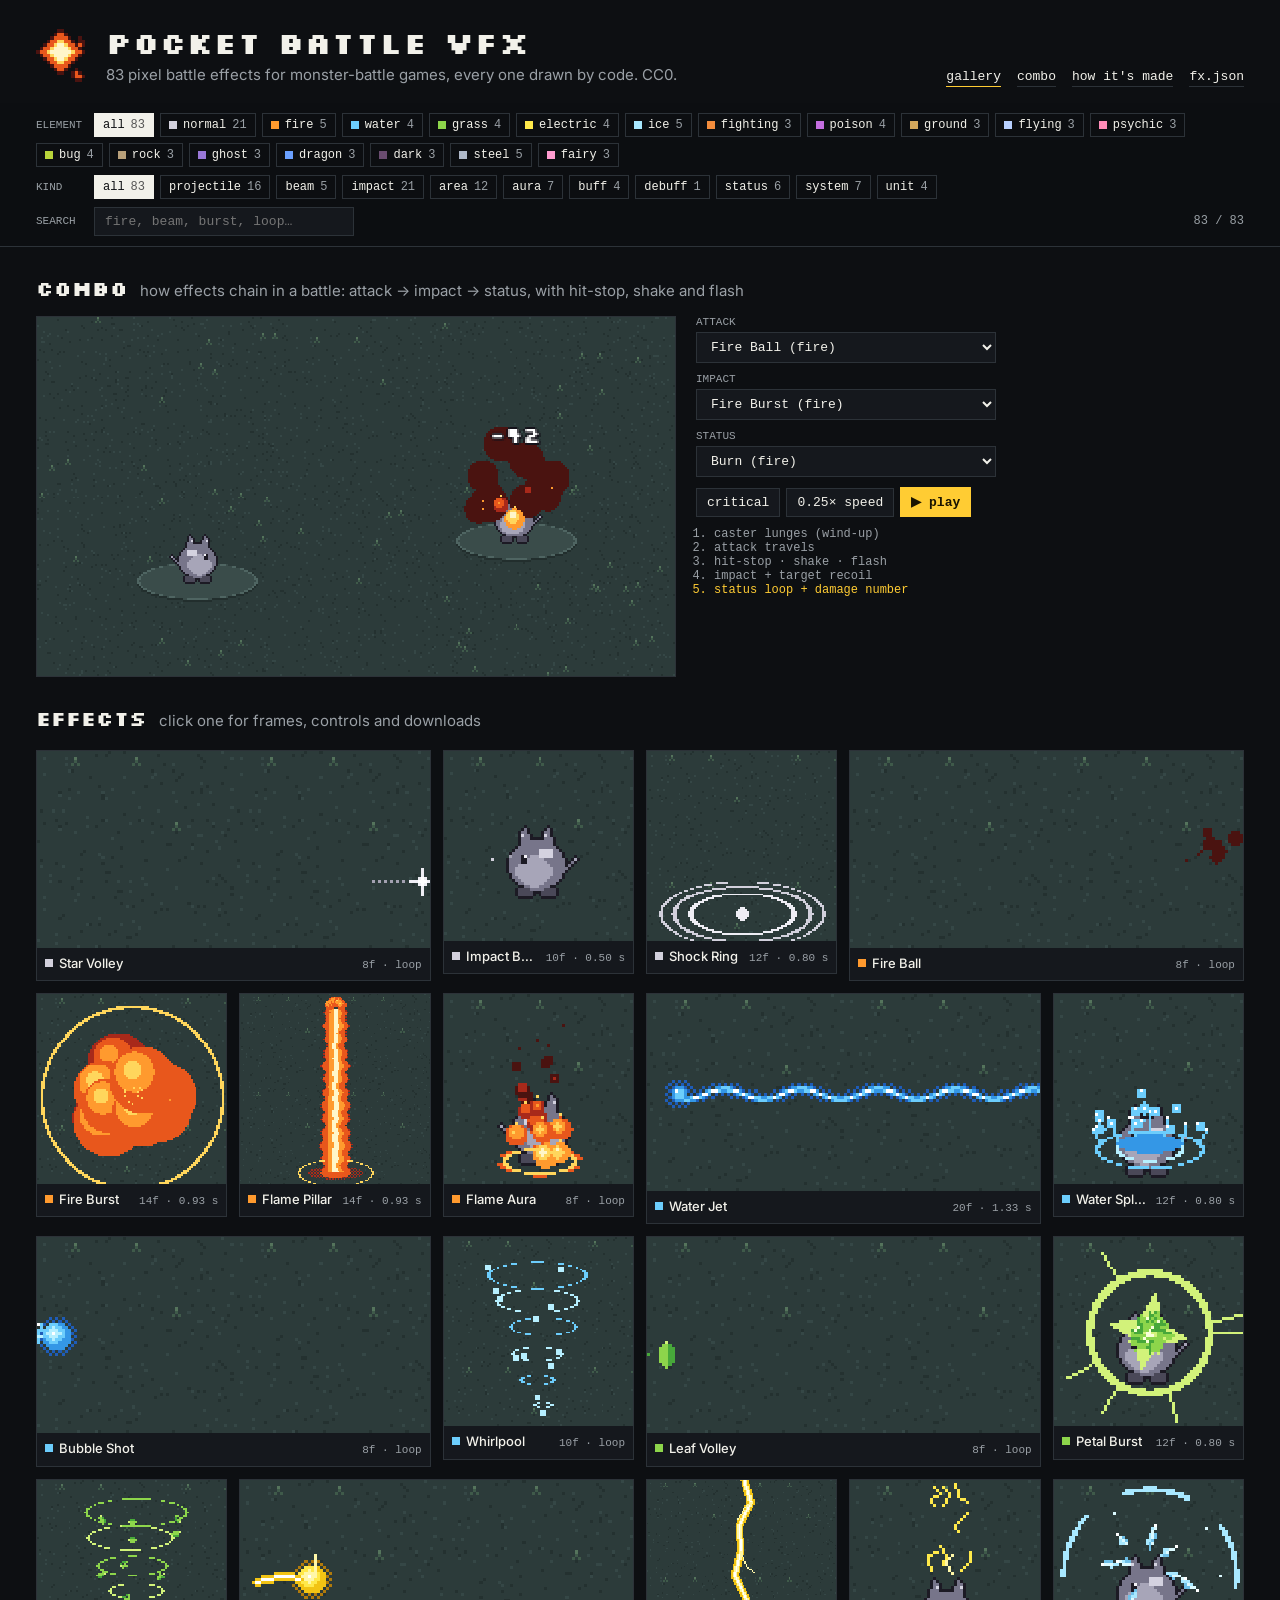
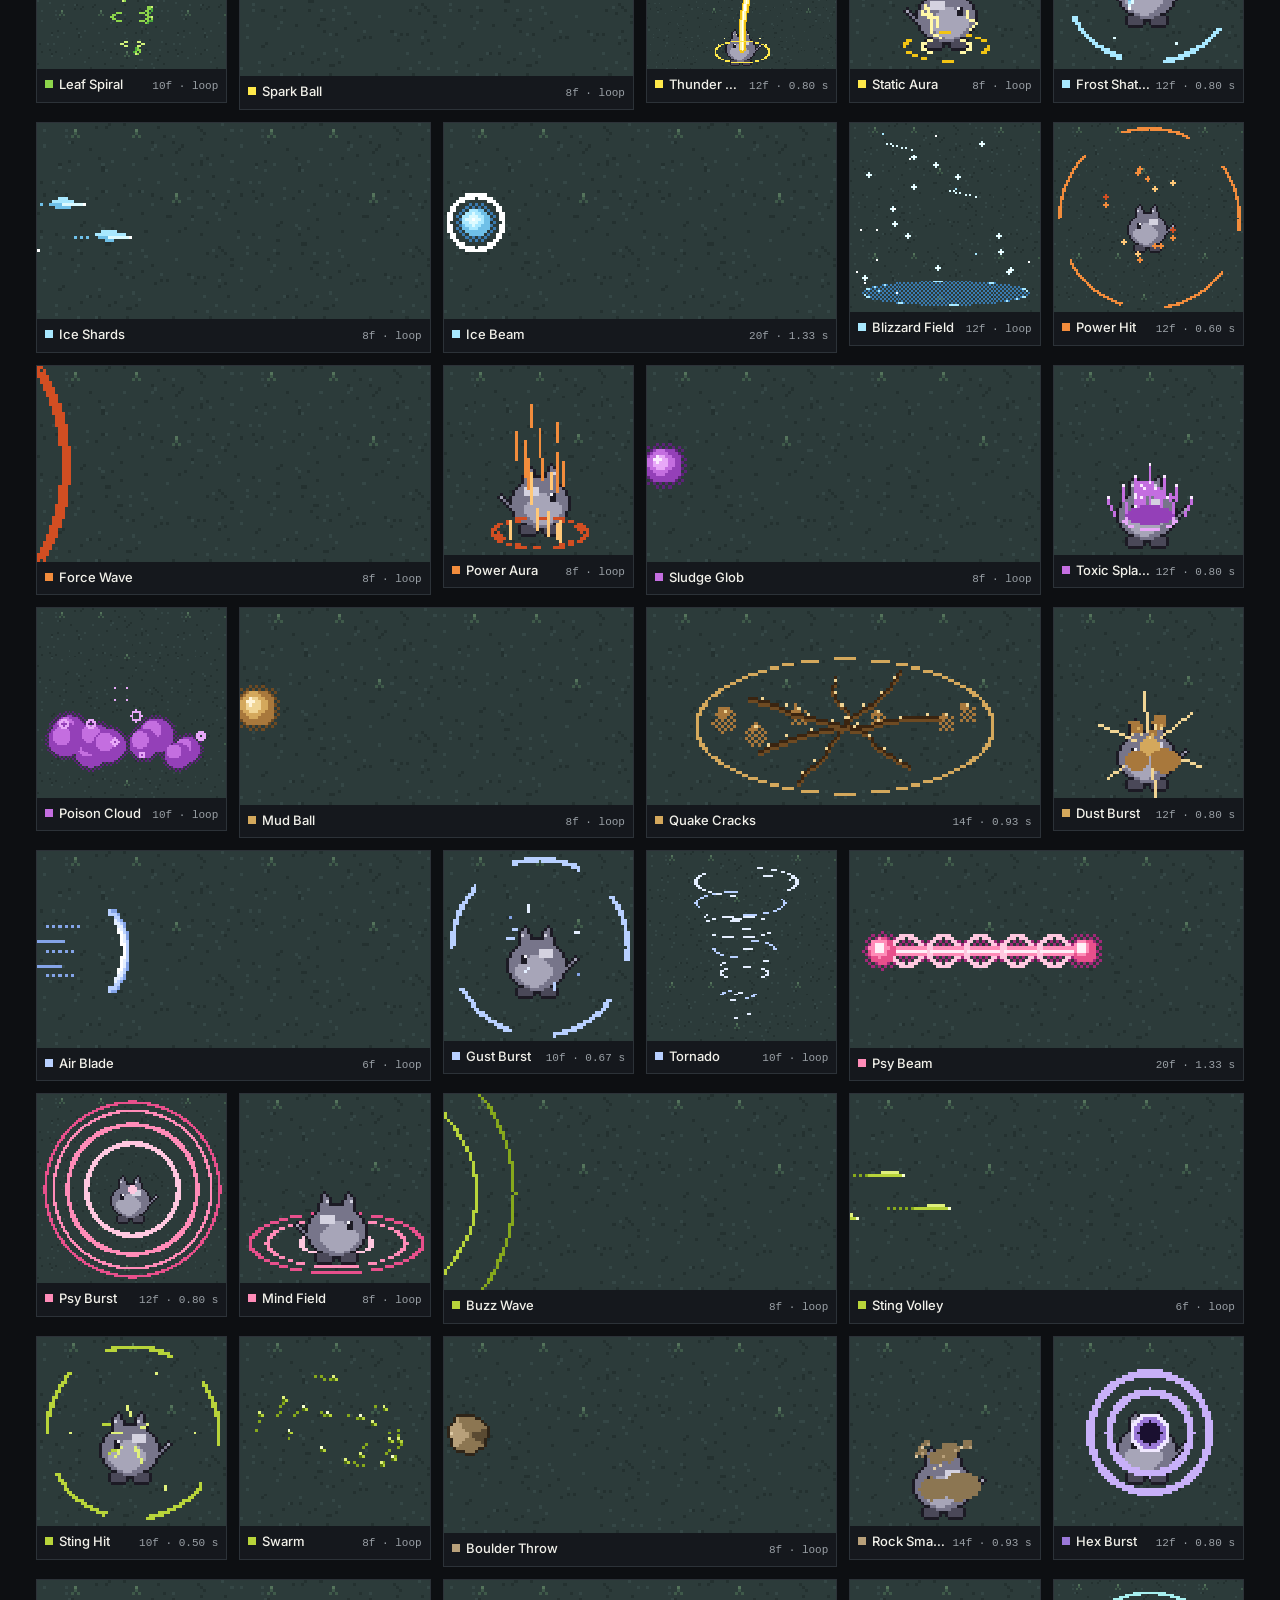
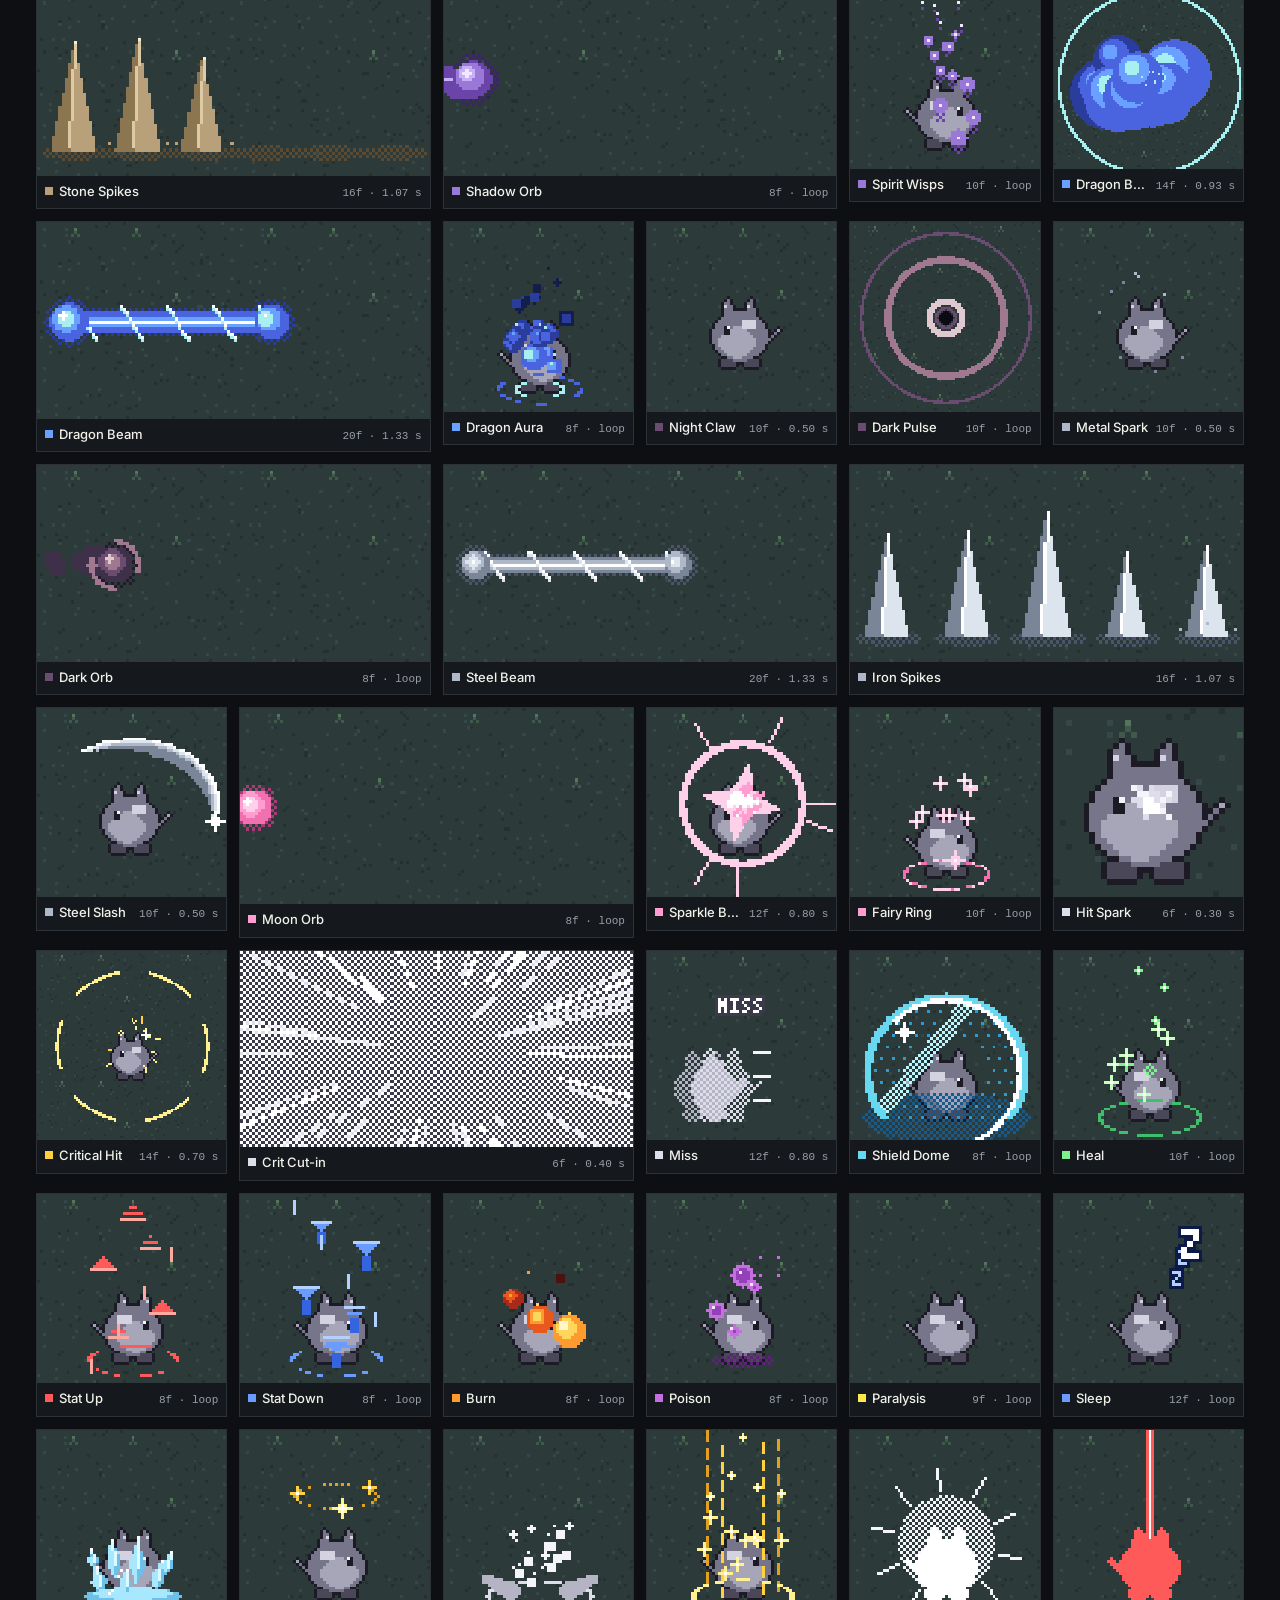
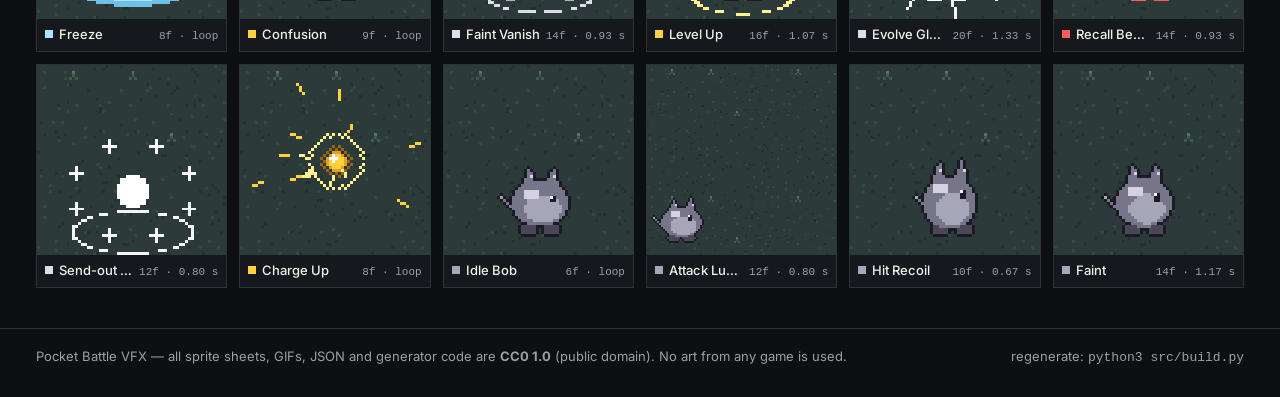
==== index.html @ 6e79706f "Pocket Battle VFX: 83 pixel battle effects, gallery, combo preview, generator Co-Authored-By: Claude" ====
<!doctype html>
<html lang="en">
<head>
<meta charset="utf-8">
<meta name="viewport" content="width=device-width, initial-scale=1">
<title>Pocket Battle VFX</title>
<meta name="description" content="A free (CC0) pack of pixel-art battle effects for top-down monster-battle games: 18 elements, status loops, hits, unit animations. Every sprite sheet is drawn by code.">
<link rel="preconnect" href="https://fonts.googleapis.com">
<link rel="preconnect" href="https://fonts.gstatic.com" crossorigin>
<link rel="stylesheet" href="https://fonts.googleapis.com/css2?family=Silkscreen:wght@400;700&family=Inter:wght@400;500;700&display=swap">
<link rel="stylesheet" href="assets/style.css">
</head>
<body>
<header class="wrap head">
  <div class="brand">
    <canvas id="logo" width="16" height="16" aria-hidden="true"></canvas>
    <div>
      <h1>Pocket Battle VFX</h1>
      <p><span id="total">0</span> pixel battle effects for monster-battle games, every one drawn by code. CC0.</p>
    </div>
  </div>
  <nav class="nav">
    <a href="index.html" aria-current="page">gallery</a>
    <a href="#combo">combo</a>
    <a href="how.html">how it's made</a>
    <a href="fx.json">fx.json</a>
  </nav>
</header>

<div class="bar">
  <div class="wrap">
    <div class="row scroll" id="elements" role="toolbar" aria-label="Element"><span class="lbl">element</span></div>
    <div class="row scroll" id="kinds" role="toolbar" aria-label="Kind"><span class="lbl">kind</span></div>
    <div class="row">
      <span class="lbl">search</span>
      <input id="q" type="search" placeholder="fire, beam, burst, loop…" aria-label="Search effects" autocomplete="off">
      <span class="count" id="shown"></span>
    </div>
  </div>
</div>

<main class="wrap">
  <section id="combo">
    <div class="sect"><h2>combo</h2><p>how effects chain in a battle: attack → impact → status, with hit-stop, shake and flash</p></div>
    <div class="combo">
      <div class="stage"><canvas id="combo-cv" width="320" height="180"></canvas></div>
      <form id="combo-form" onsubmit="return false">
        <label>attack<select id="c-attack"></select></label>
        <label>impact<select id="c-impact"></select></label>
        <label>status<select id="c-status"></select></label>
        <div class="ctl" style="margin:0">
          <button class="btn" type="button" id="c-crit" aria-pressed="false">critical</button>
          <button class="btn" type="button" id="c-slow" aria-pressed="false">0.25× speed</button>
          <button class="btn go" type="button" id="c-play">▶ play</button>
        </div>
        <ol class="timeline" id="c-steps">
          <li data-s="lunge">caster lunges (wind-up)</li>
          <li data-s="attack">attack travels</li>
          <li data-s="hit">hit-stop · shake · flash</li>
          <li data-s="impact">impact + target recoil</li>
          <li data-s="status">status loop + damage number</li>
        </ol>
      </form>
    </div>
  </section>
  <div class="sect"><h2>effects</h2><p>click one for frames, controls and downloads</p></div>
  <div class="grid" id="grid"></div>
  <p class="empty" id="none" hidden>Nothing matches. Try fire, beam, ring or loop.</p>
</main>

<dialog class="detail" id="detail" aria-labelledby="d-name">
  <div class="dgrid">
    <div class="dview"><canvas id="d-cv"></canvas><button class="btn close" id="d-close" type="button">close</button></div>
    <div class="dinfo">
      <h2 id="d-name"></h2>
      <div class="id" id="d-id"></div>
      <p id="d-notes"></p>
      <dl class="facts" id="d-facts"></dl>
      <div class="ctl"><span class="k">play</span><button class="btn" id="d-play" type="button">pause</button><button class="btn" id="d-again" type="button">again</button><button class="btn" id="d-loop" type="button">loop</button></div>
      <div class="ctl"><span class="k">fps</span><input type="range" id="d-fps" min="1" max="60" step="1"><output id="d-fps-o"></output></div>
      <div class="ctl" id="d-scale"><span class="k">scale</span></div>
      <div class="ctl"><span class="k">show</span><button class="btn" id="d-bg" type="button">backdrop</button><button class="btn" id="d-dummy" type="button">dummy</button></div>
      <div class="dl"><a class="btn" id="d-png" download>⬇ PNG sheet</a><a class="btn" id="d-json" download>⬇ JSON</a><a class="btn" id="d-gif" download>⬇ GIF</a></div>
    </div>
    <div class="strip"><p class="cap" id="d-cap"></p><div class="frames" id="d-frames"></div></div>
  </div>
</dialog>

<footer>
  <div class="wrap">
    <span>Pocket Battle VFX — all sprite sheets, GIFs, JSON and generator code are <b>CC0 1.0</b> (public domain). No art from any game is used.</span>
    <span>regenerate: <code>python3 src/build.py</code></span>
  </div>
</footer>
<script src="assets/app.js"></script>
</body>
</html>
---- assets/style.css ----
:root {
  --bg: #0d0f12;
  --panel: #15181d;
  --stage: #1b2226;
  --ink: #f2f1ea;
  --quiet: #9aa0a6;
  --line: #2c3238;
  --accent: #ffcc33;
  --accent-ink: #1a1400;
  --pixel: "Silkscreen", ui-monospace, "SFMono-Regular", Menlo, monospace;
  --text: "Inter", system-ui, -apple-system, "Segoe UI", sans-serif;
  --mono: ui-monospace, "SFMono-Regular", Menlo, Consolas, monospace;
  color-scheme: dark;
}
* { box-sizing: border-box; }
html, body { margin: 0; background: var(--bg); color: var(--ink); font: 400 15px/1.5 var(--text); }
a { color: var(--accent); }
canvas, img.px { image-rendering: pixelated; image-rendering: crisp-edges; }
.wrap { max-width: 1240px; margin: 0 auto; padding: 0 16px; }

/* header */
.head { display: flex; align-items: flex-end; justify-content: space-between; gap: 16px; flex-wrap: wrap; padding: 28px 16px 16px; }
.brand { display: flex; align-items: center; gap: 14px; }
.brand canvas { width: 56px; height: 56px; }
.brand h1 { font: 700 30px/1 var(--pixel); margin: 0; letter-spacing: 1px; }
.brand p { margin: 6px 0 0; color: var(--quiet); }
.nav { display: flex; gap: 16px; font: 400 13px var(--mono); }
.nav a { color: var(--ink); text-decoration: none; border-bottom: 1px solid var(--line); padding-bottom: 2px; }
.nav a:hover, .nav a[aria-current="page"] { border-color: var(--accent); }

/* filter bar */
.bar { position: relative; z-index: 5; background: rgba(13, 15, 18, .94); backdrop-filter: blur(6px); border-bottom: 1px solid var(--line); }
.bar .wrap { display: flex; flex-direction: column; gap: 8px; padding-top: 10px; padding-bottom: 10px; }
.row { display: flex; gap: 6px; flex-wrap: wrap; align-items: center; }
.row .lbl { font: 400 11px var(--mono); color: var(--quiet); width: 52px; text-transform: uppercase; }
.chip { font: 400 12px var(--mono); color: var(--ink); background: transparent; border: 1px solid var(--line); padding: 4px 8px; cursor: pointer; display: inline-flex; align-items: center; gap: 6px; }
.chip i { width: 8px; height: 8px; display: inline-block; }
.chip span { color: var(--quiet); }
.chip:hover { border-color: var(--quiet); }
.chip[aria-pressed="true"] { background: var(--ink); color: var(--bg); border-color: var(--ink); }
.chip[aria-pressed="true"] span { color: #555; }
#q { font: 400 13px var(--mono); background: var(--panel); color: var(--ink); border: 1px solid var(--line); padding: 6px 10px; min-width: 0; flex: 1; max-width: 260px; }
.count { font: 400 12px var(--mono); color: var(--quiet); margin-left: auto; }

/* grid */
.grid { align-items: start; display: grid; grid-template-columns: repeat(auto-fill, minmax(168px, 1fr)); grid-auto-flow: dense; gap: 12px; padding: 18px 0 40px; }
.card { margin: 0; cursor: pointer; background: var(--panel); border: 1px solid var(--line); display: flex; flex-direction: column; }
.card.wide { grid-column: span 2; }
.card:hover, .card:focus-visible { border-color: var(--accent); outline: none; }
.card canvas { width: 100%; height: auto; display: block; background: var(--stage); }
.card figcaption { display: flex; justify-content: space-between; align-items: baseline; gap: 6px; padding: 6px 8px 7px; font-size: 13px; }
.card figcaption b { font-weight: 500; white-space: nowrap; overflow: hidden; text-overflow: ellipsis; }
.card figcaption span { font: 400 11px var(--mono); color: var(--quiet); white-space: nowrap; }
.tag { display: inline-block; width: 8px; height: 8px; margin-right: 6px; vertical-align: 1px; }
.empty { color: var(--quiet); text-align: center; padding: 40px 0; }

/* section heads */
.sect { display: flex; align-items: baseline; gap: 12px; margin: 28px 0 0; }
.sect h2 { font: 700 20px var(--pixel); margin: 0; }
.sect p { margin: 0; color: var(--quiet); }

/* combo */
.combo { display: grid; grid-template-columns: minmax(0, 640px) minmax(240px, 300px); gap: 20px; margin: 14px 0 8px; align-items: start; }
.combo .stage { background: var(--stage); border: 1px solid var(--line); position: relative; }
.combo canvas { width: 100%; height: auto; display: block; }
.combo form { display: flex; flex-direction: column; gap: 10px; }
.combo label { font: 400 11px var(--mono); color: var(--quiet); text-transform: uppercase; display: flex; flex-direction: column; gap: 4px; }
select, .btn { font: 400 13px var(--mono); background: var(--panel); color: var(--ink); border: 1px solid var(--line); padding: 6px 10px; }
.btn { cursor: pointer; }
.btn:hover { border-color: var(--quiet); }
.btn[aria-pressed="true"] { background: var(--ink); color: var(--bg); border-color: var(--ink); }
.btn.go { background: var(--accent); color: var(--accent-ink); border-color: var(--accent); font-weight: 700; }
.timeline { font: 400 12px var(--mono); color: var(--quiet); margin: 0; padding-left: 18px; }
.timeline li.on { color: var(--accent); }

/* detail dialog */
dialog.detail { width: min(1180px, 100vw - 24px); max-height: calc(100vh - 24px); padding: 0; border: 1px solid var(--line); background: var(--bg); color: var(--ink); }
dialog.detail::backdrop { background: rgba(0, 0, 0, .75); }
.dgrid { display: grid; grid-template-columns: minmax(0, 1fr) 340px; gap: 0; }
.dview { background: var(--stage); position: relative; display: flex; align-items: center; justify-content: center; min-height: 340px; overflow: auto; padding: 16px; }
.dview canvas { max-width: 100%; height: auto; }
.close { position: absolute; top: 10px; right: 10px; }
.dinfo { padding: 20px; border-left: 1px solid var(--line); }
.dinfo h2 { font: 700 24px/1.1 var(--pixel); margin: 0 0 4px; }
.dinfo .id { font: 400 12px var(--mono); color: var(--quiet); margin-bottom: 10px; }
.dinfo p { margin: 0 0 14px; }
.facts { display: grid; grid-template-columns: auto 1fr; gap: 3px 14px; font: 400 12px/1.5 var(--mono); margin: 0 0 16px; }
.facts dt { color: var(--quiet); }
.facts dd { margin: 0; }
.swatches { display: flex; gap: 2px; }
.swatches i { width: 16px; height: 16px; display: inline-block; border: 1px solid #0008; }
.ctl { display: flex; flex-wrap: wrap; gap: 6px; align-items: center; margin-bottom: 10px; }
.ctl > .k { font: 400 11px var(--mono); color: var(--quiet); width: 52px; text-transform: uppercase; }
.ctl input[type=range] { flex: 1; min-width: 100px; accent-color: var(--accent); }
.ctl output { font: 400 12px var(--mono); width: 48px; }
.dl { display: flex; gap: 6px; flex-wrap: wrap; margin-top: 14px; }
.dl a { text-decoration: none; }
.strip { grid-column: 1 / -1; border-top: 1px solid var(--line); padding: 12px 16px 16px; overflow-x: auto; }
.strip .frames { display: flex; gap: 4px; }
.strip canvas { background: var(--stage); border: 1px solid var(--line); cursor: pointer; flex: none; }
.strip canvas.on { border-color: var(--accent); }
.strip .cap { font: 400 11px var(--mono); color: var(--quiet); margin: 0 0 6px; }

/* how page */
.prose { max-width: 820px; padding-bottom: 40px; }
.prose h2 { font: 700 20px var(--pixel); margin: 34px 0 10px; }
.prose table { border-collapse: collapse; width: 100%; font-size: 13px; margin: 8px 0 16px; display: block; overflow-x: auto; }
.prose th, .prose td { text-align: left; border-bottom: 1px solid var(--line); padding: 6px 10px 6px 0; vertical-align: top; }
.prose th { color: var(--quiet); font: 400 11px var(--mono); text-transform: uppercase; }
.prose td.n { font-family: var(--mono); white-space: nowrap; }
.prose code { font: 400 13px var(--mono); background: var(--panel); padding: 1px 4px; }
.prose li { margin-bottom: 6px; }
.refs { columns: 2 260px; font: 400 12px var(--mono); padding-left: 18px; }

footer { border-top: 1px solid var(--line); color: var(--quiet); font-size: 13px; padding: 18px 0 30px; }
footer .wrap { display: flex; justify-content: space-between; gap: 12px; flex-wrap: wrap; }

@media (max-width: 860px) {
  .dgrid { grid-template-columns: minmax(0, 1fr); }
  .dinfo { border-left: 0; border-top: 1px solid var(--line); }
  .combo { grid-template-columns: minmax(0, 1fr); }
  dialog.detail { width: 100vw; max-width: 100vw; max-height: 100vh; height: 100vh; margin: 0; }
}
@media (max-width: 520px) {
  .grid { grid-template-columns: repeat(auto-fill, minmax(140px, 1fr)); gap: 8px; }
  .card.wide { grid-column: span 2; }
  .brand h1 { font-size: 22px; }
  .row .lbl { width: 100%; }
  .bar .row.scroll { flex-wrap: nowrap; overflow-x: auto; scrollbar-width: none; }
  #q { max-width: none; }
  .dview { min-height: 240px; }
}

@media (min-width: 861px) { .bar { position: sticky; top: 0; } #combo, #grid { scroll-margin-top: 170px; } }
[hidden] { display: none !important; }
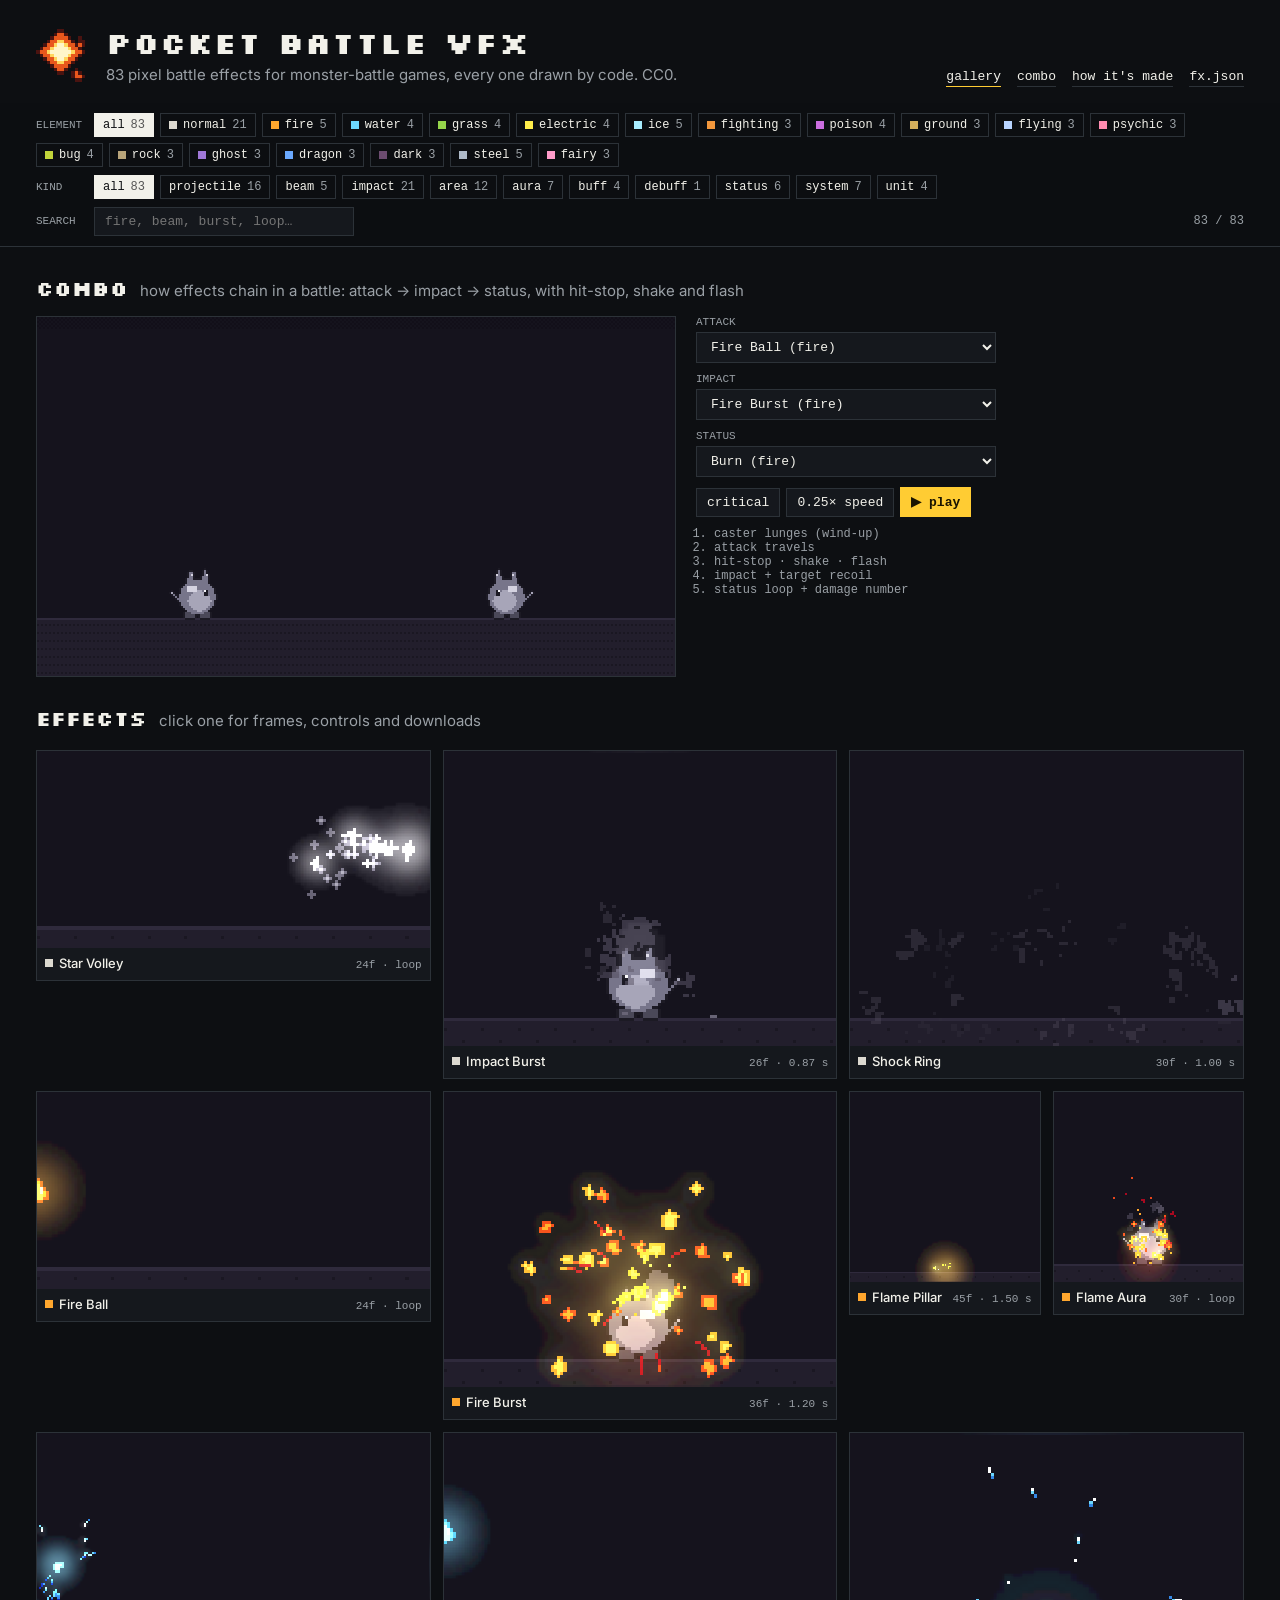
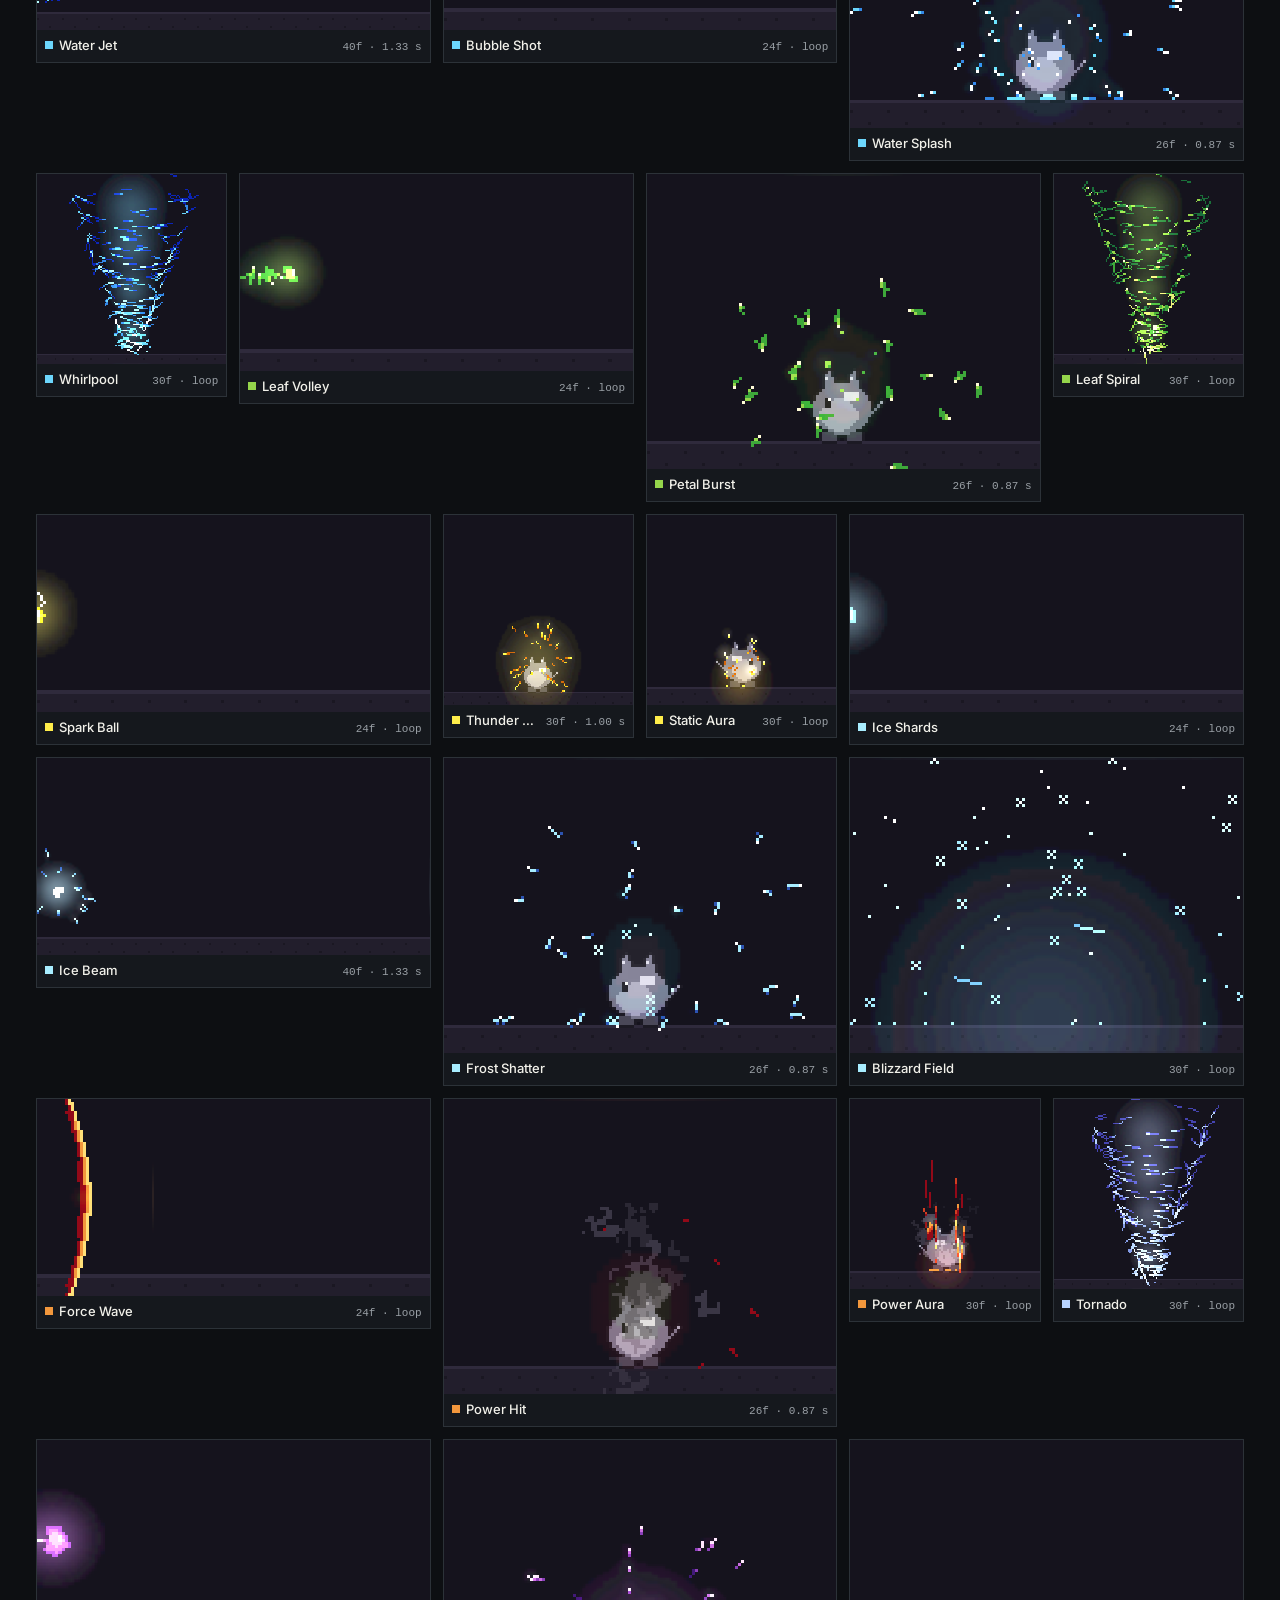
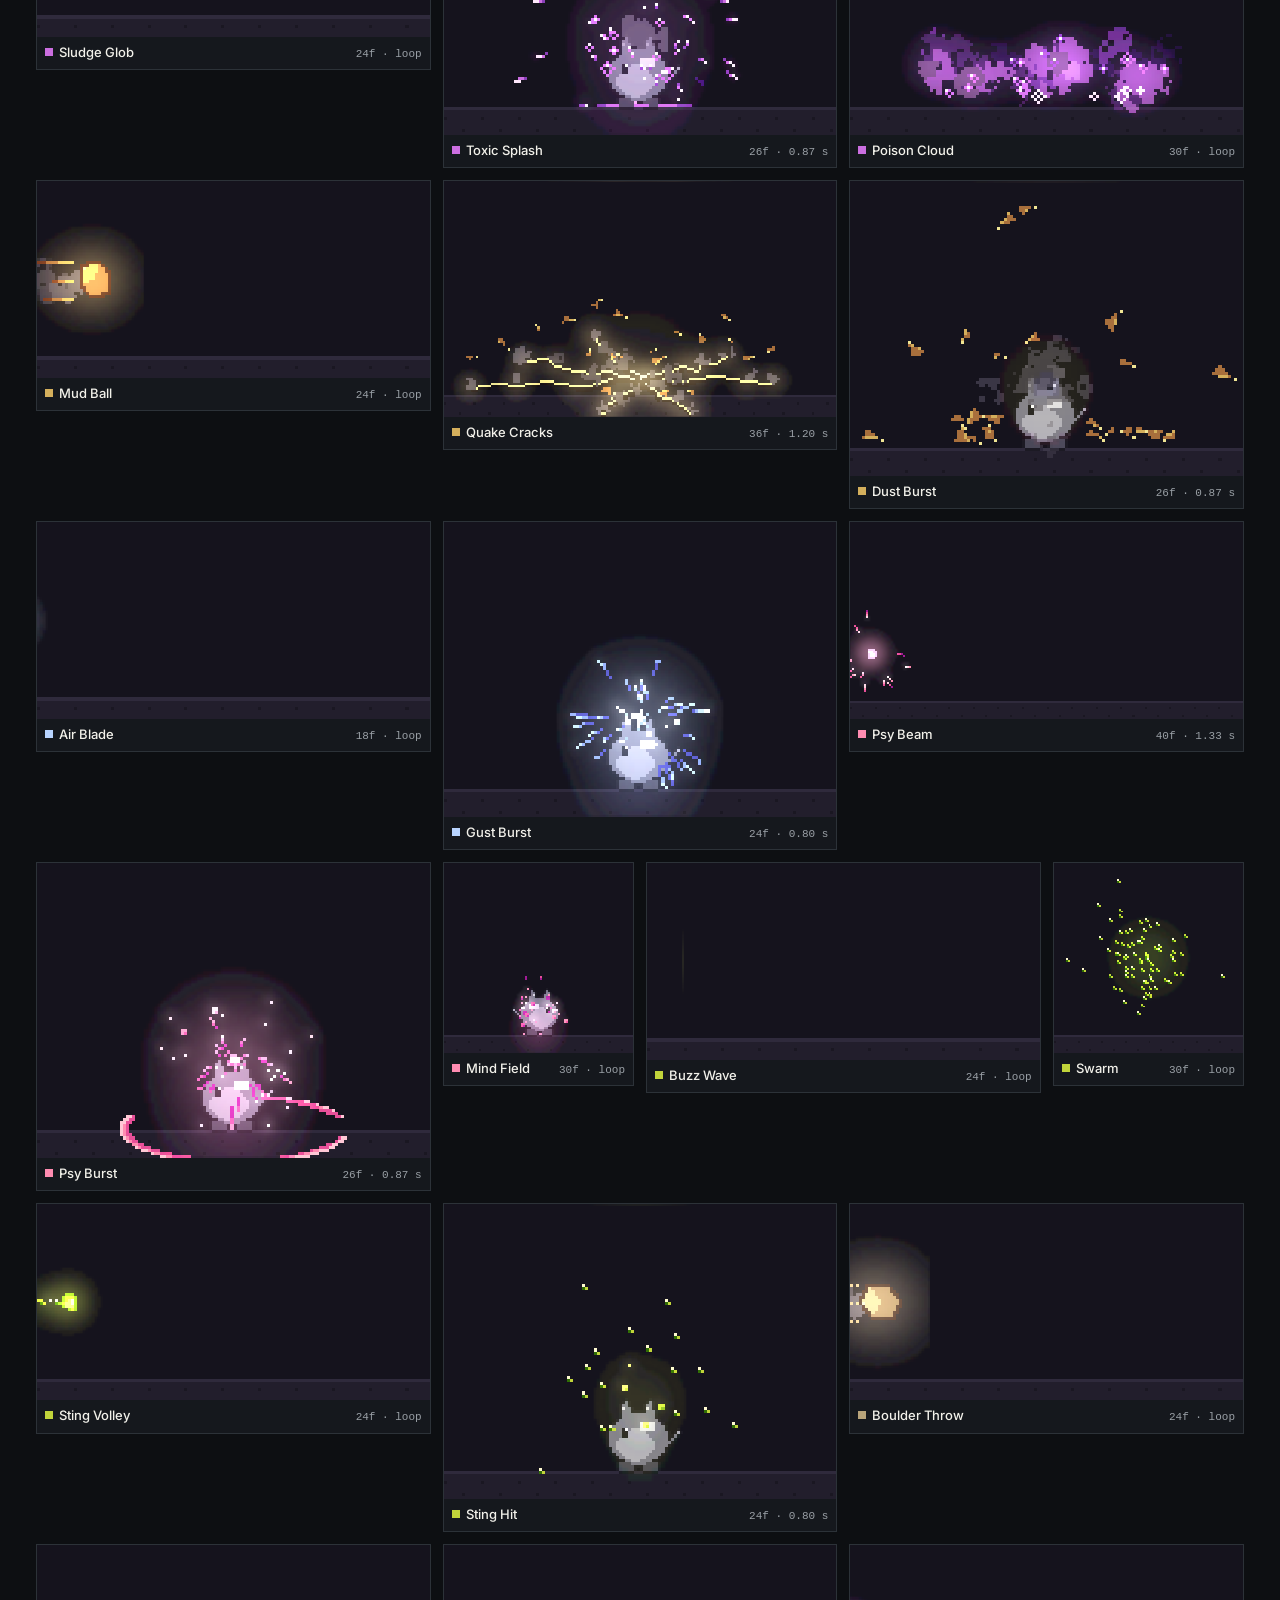
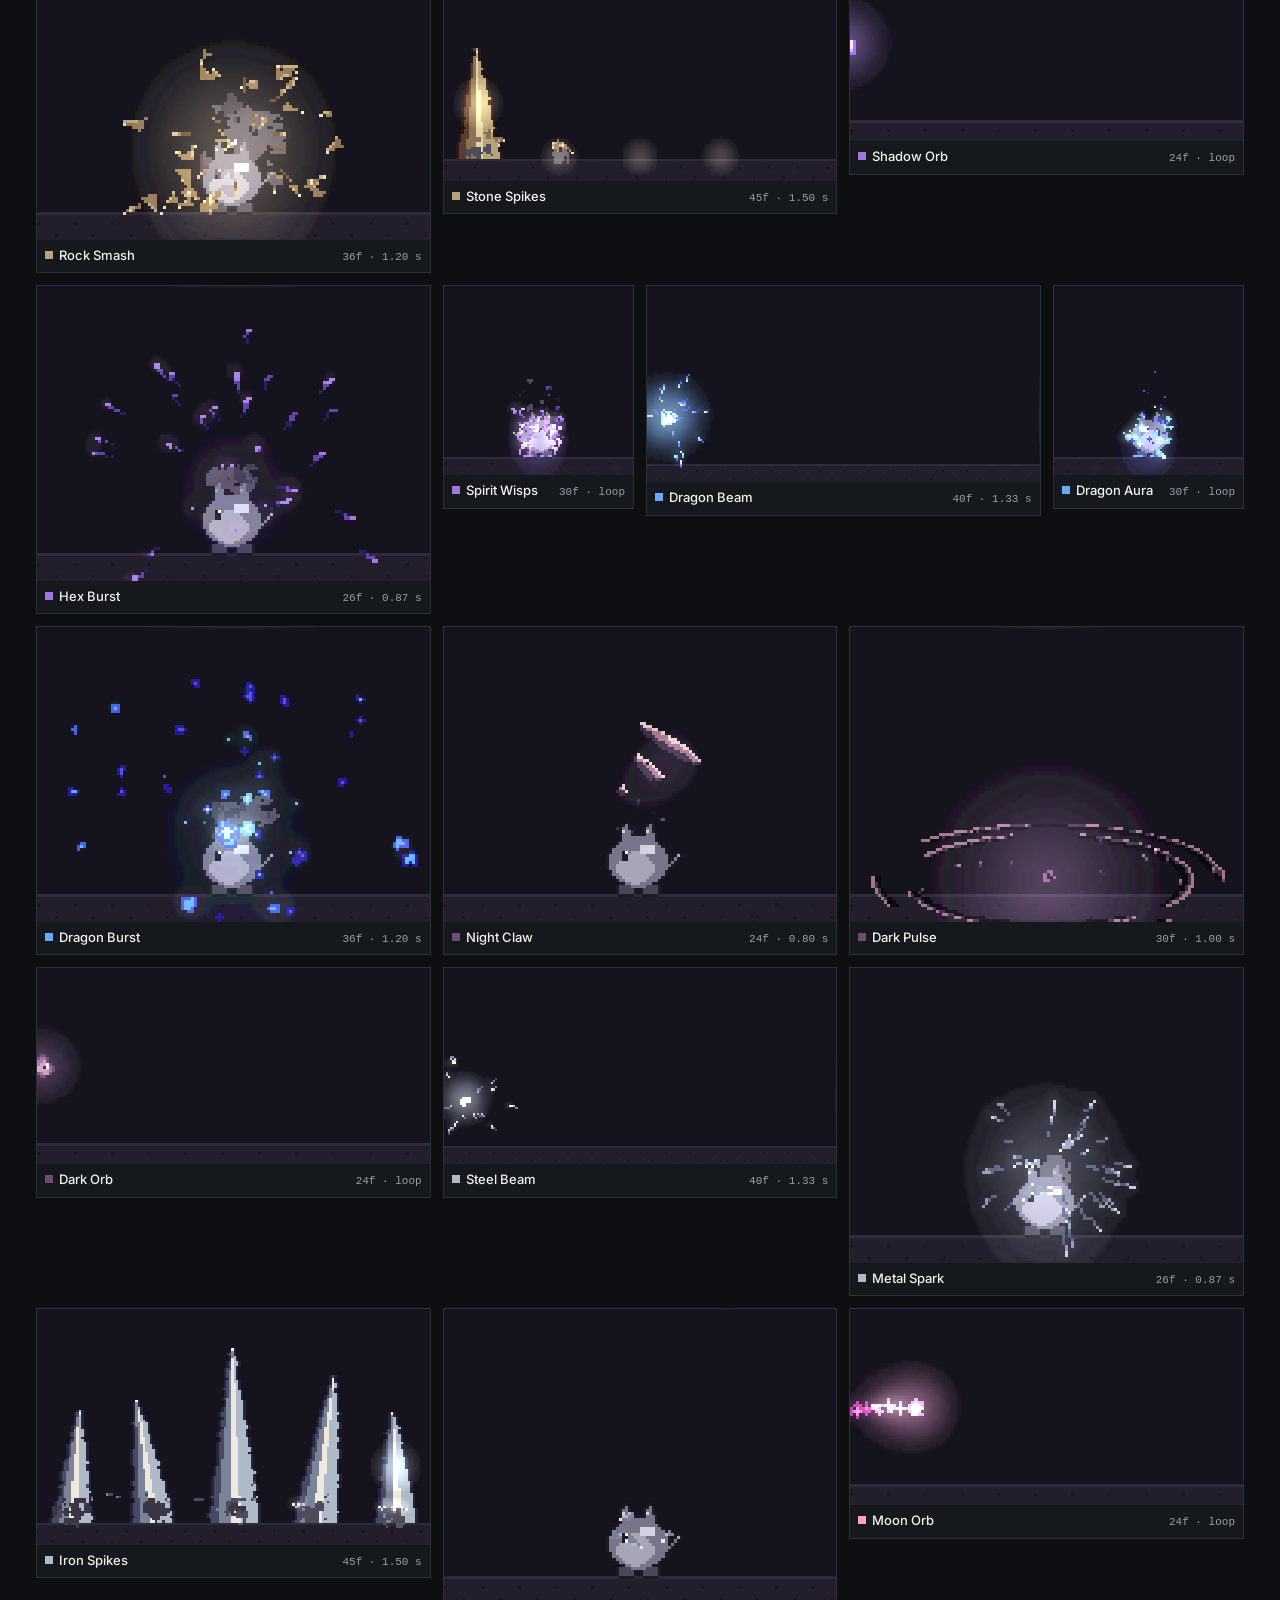
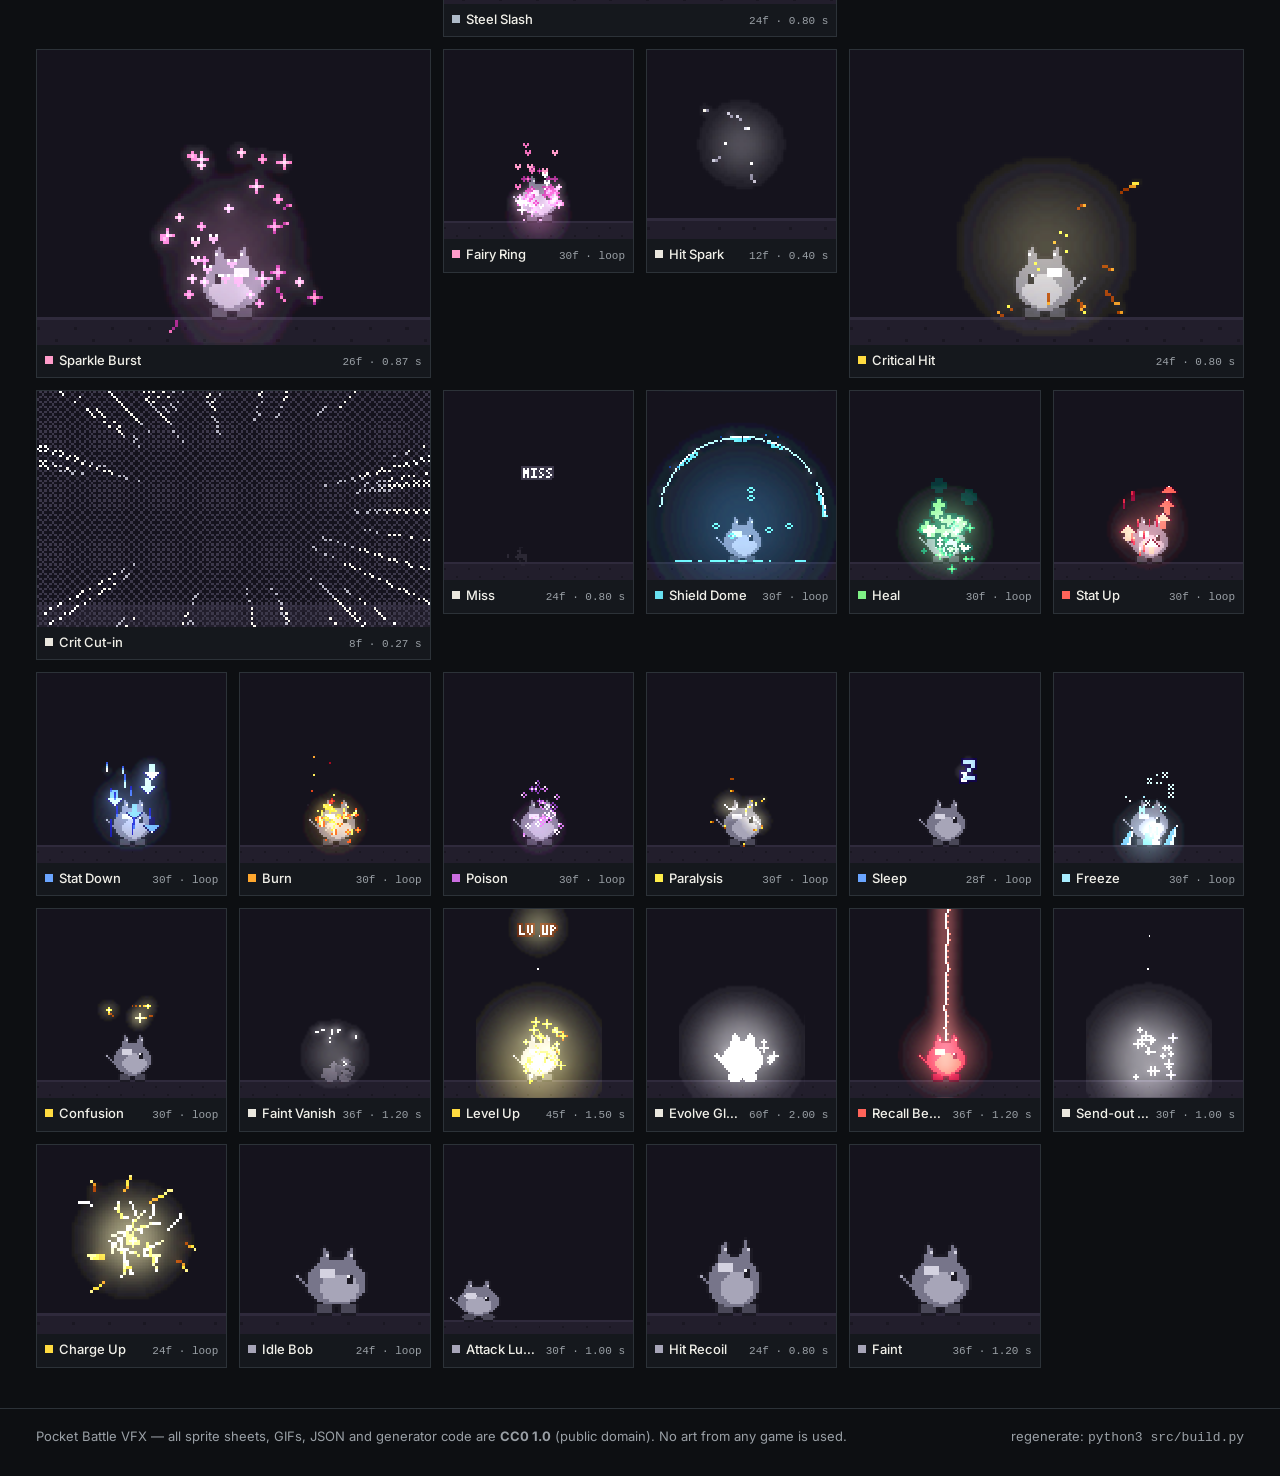
==== commit 4d3533fd: "Art pass: particle sim + additive light layer, organic noise-broken shapes, 30 fps, dark stage All 8" ====
--- a/index.html
+++ b/index.html
@@ -43,7 +43,7 @@
   <section id="combo">
     <div class="sect"><h2>combo</h2><p>how effects chain in a battle: attack → impact → status, with hit-stop, shake and flash</p></div>
     <div class="combo">
-      <div class="stage"><canvas id="combo-cv" width="320" height="180"></canvas></div>
+      <div class="stage"><canvas id="combo-cv" width="640" height="360"></canvas></div>
       <form id="combo-form" onsubmit="return false">
         <label>attack<select id="c-attack"></select></label>
         <label>impact<select id="c-impact"></select></label>
--- a/assets/style.css
+++ b/assets/style.css
@@ -1,7 +1,7 @@
 :root {
   --bg: #0d0f12;
   --panel: #15181d;
-  --stage: #1b2226;
+  --stage: #15131d;
   --ink: #f2f1ea;
   --quiet: #9aa0a6;
   --line: #2c3238;
